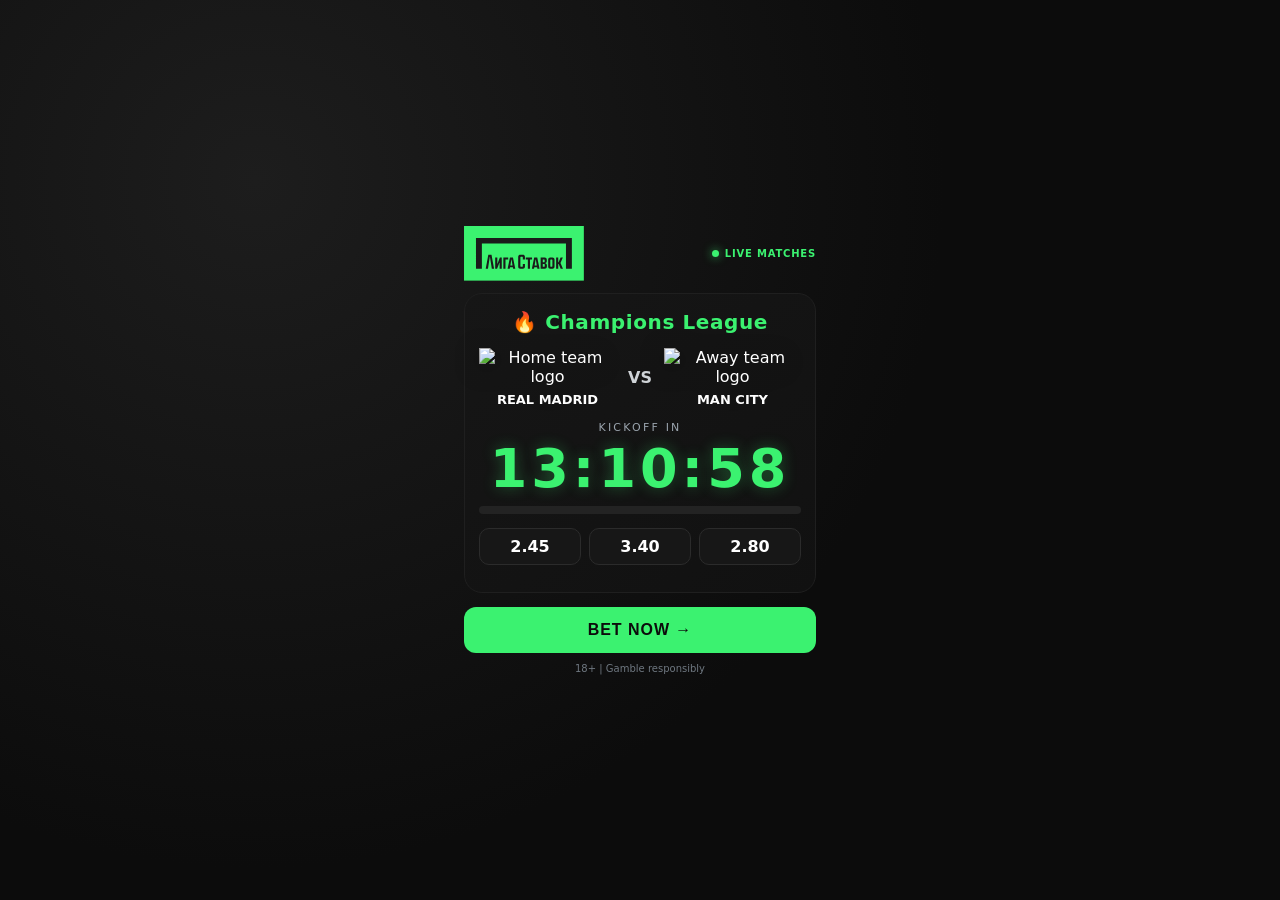
==== concept-b-countdown/index.html @ a331ead9 "Add Ligabet Concept B big match countdown creative" ====
<!DOCTYPE html>
<html lang="en">
<head>
  <meta charset="utf-8">
  <meta name="viewport" content="width=device-width,initial-scale=1,maximum-scale=1,user-scalable=no,viewport-fit=cover">
  <script src="mraid.js"></script>
  <link rel="stylesheet" href="./styles.css">
</head>
<body>
  <div class="bg"></div>

  <div class="container" id="heroContainer">
    <header class="header">
      <div class="brand-logo" aria-label="Ligabet logo">
        <svg xmlns="http://www.w3.org/2000/svg" viewBox="0 0 246 113" fill="none" class="ls-logo"><rect width="245.697" height="112.015" fill="#3BF270"/><path d="M120.833 59.002h-5.658c-2.257 0-4.092 1.84-4.092 4.096v20.28c0 2.375 1.721 4.096 4.092 4.096h5.658c2.256 0 4.092-1.835 4.092-4.096v-5.355h-4.378v4.521a.852.852 0 01-.9.9h-3.148a.852.852 0 01-.9-.9V63.838c0-.495.406-.9.9-.9h3.148c.495 0 .9.405.9.9v4.828h4.378v-5.572c0-2.26-1.836-4.096-4.092-4.096zM139.483 64.664h-12.837v4.006h4.228v18.812h4.378V68.67h4.231v-4.006zM68.734 77.487h-.429V64.668h-4.379v22.814h3.856l4.799-12.227h.43v12.227h4.378V64.668h-3.904l-4.751 12.82zM49.83 58.998l-5.347 28.48h4.636l3.663-23.849h.429l3.822 23.849h4.648l-5.306-28.48H49.83zM143.894 64.664l-4.771 22.814h4.403l.544-2.919h5.862l.54 2.919h4.419l-4.746-22.814h-6.247l-.004-.001zm.883 16.11l2.036-12.104h.413l2.011 12.104h-4.456l-.004-.001zM94.15 64.664l-4.771 22.814h4.403l.544-2.919h5.862l.54 2.919h4.419l-4.746-22.814H94.154l-.004-.001zm.883 16.11l2.036-12.104h.413l2.011 12.104h-4.456l-.004-.001zM90.585 64.664H80.663v22.818h4.383V68.67h5.539v-4.006zM181.497 64.664h-4.84c-2.257 0-4.093 1.84-4.093 4.096v14.626c0 2.256 1.836 4.096 4.093 4.096h4.84c2.257 0 4.092-1.836 4.092-4.096V68.76c0-2.261-1.835-4.096-4.092-4.096zm-.286 17.888a.852.852 0 01-.9.9h-2.473a.852.852 0 01-.9-.9V69.59c0-.495.406-.9.9-.9h2.473c.495 0 .9.409.9.916v12.946zM202.649 64.668h-4.722l-3.957 9.68h-.761v-9.68h-4.341v22.814h4.341v-9.345h.932l4.023 9.345h4.73l-5.073-11.442 4.828-11.372zM166.755 76.334v-.425h-.004c1.692-.351 2.968-1.86 2.968-3.663v-3.495c0-2.248-1.836-4.08-4.092-4.08h-8.5v22.815h8.704c2.257 0 4.096-1.836 4.096-4.096v-3.225c0-1.897-1.365-3.479-3.168-3.826l-.004-.005zm-5.249-7.652h2.935c.495 0 .9.405.9.9v3.875a.852.852 0 01-.9.9h-2.935v-5.675zm4.039 13.874a.852.852 0 01-.9.9h-3.139v-5.315h3.14c.494 0 .899.405.899.9v3.515zM24.529 24.529v62.953h12.113V36.02h172.413v51.462h12.113V24.529H24.529z" fill="#1A1A1A"/></svg>
      </div>
      <div class="live-pulse"><span class="live-dot"></span>LIVE MATCHES</div>
    </header>

    <main class="hero-card" id="heroCard">
      <div class="match-title" id="matchTitle">Loading match...</div>

      <div class="teams">
        <div class="team">
          <img id="homeLogo" class="team-logo" alt="Home team logo">
          <div class="team-name" id="homeName">HOME</div>
        </div>
        <div class="vs">VS</div>
        <div class="team">
          <img id="awayLogo" class="team-logo" alt="Away team logo">
          <div class="team-name" id="awayName">AWAY</div>
        </div>
      </div>

      <div class="kickoff-label" id="kickoffLabel">KICKOFF IN</div>
      <div class="hero-countdown" id="heroCountdown">--:--:--</div>
      <div class="progress-track"><div class="progress-bar" id="progressBar"></div></div>

      <div class="odds-row" id="oddsRow">
        <span class="odd" id="oddHome">--</span>
        <span class="odd" id="oddDraw">--</span>
        <span class="odd" id="oddAway">--</span>
      </div>
    </main>

    <button class="cta" id="cta">BET NOW →</button>

    <div class="disclaimer">18+ | Gamble responsibly</div>
  </div>

  <script src="./main.js"></script>
</body>
</html>
---- concept-b-countdown/styles.css ----
:root {
  --ligabet-green: #3BF270;
  --ligabet-dark: #0C0C0C;
  --text: #ffffff;
  --muted: #9aa4ad;
}

* { box-sizing: border-box; }

body {
  margin: 0;
  background: var(--ligabet-dark);
  font-family: Inter, system-ui, -apple-system, Segoe UI, Roboto, sans-serif;
  color: var(--text);
  min-height: 100vh;
  display: flex;
  justify-content: center;
  align-items: center;
}

.bg {
  position: fixed;
  inset: 0;
  background: radial-gradient(circle at 20% 20%, #1d1d1d 0%, var(--ligabet-dark) 55%);
  z-index: -2;
}

.container {
  width: min(380px, 96vw);
  padding: 14px;
}

.header {
  display: flex;
  align-items: center;
  justify-content: space-between;
  margin-bottom: 12px;
}

.ls-logo { width: 120px; height: auto; display: block; }

.live-pulse {
  display: inline-flex;
  align-items: center;
  gap: 6px;
  font-size: 10px;
  font-weight: 700;
  letter-spacing: 0.08em;
  color: var(--ligabet-green);
}

.live-dot {
  width: 7px;
  height: 7px;
  border-radius: 50%;
  background: var(--ligabet-green);
  box-shadow: 0 0 10px rgba(59, 242, 112, 0.75);
  animation: blip 1.2s ease-in-out infinite;
}

.hero-card {
  min-height: 300px;
  background: linear-gradient(145deg, #161616, #111111);
  border: 1px solid #1f1f1f;
  border-radius: 18px;
  padding: 16px 14px;
  text-align: center;
  transition: box-shadow 0.25s ease;
  animation: pressurePulse 2.2s ease-in-out infinite;
}

.match-title {
  font-size: 20px;
  font-weight: 800;
  letter-spacing: 0.03em;
  color: var(--ligabet-green);
  margin-bottom: 14px;
}

.teams {
  display: grid;
  grid-template-columns: 1fr auto 1fr;
  align-items: center;
  gap: 12px;
}

.team-logo {
  width: 80px;
  height: 80px;
  object-fit: contain;
  filter: drop-shadow(0 4px 12px rgba(0, 0, 0, 0.35));
}

.team-name {
  margin-top: 6px;
  font-size: 13px;
  font-weight: 700;
}

.vs { font-weight: 800; color: #d0d4d8; }

.kickoff-label {
  margin-top: 14px;
  font-size: 11px;
  letter-spacing: 0.2em;
  color: var(--muted);
}

.hero-countdown {
  font-size: 54px;
  line-height: 1;
  font-weight: 900;
  letter-spacing: 4px;
  margin: 8px 0 10px;
  color: var(--ligabet-green);
  text-shadow: 0 0 15px rgba(59, 242, 112, 0.3);
}

.progress-track {
  width: 100%;
  height: 8px;
  border-radius: 99px;
  background: #232323;
  overflow: hidden;
}

.progress-bar {
  height: 100%;
  width: 0%;
  background: linear-gradient(90deg, #80ffab, var(--ligabet-green));
  transition: width 1s linear;
}

.odds-row {
  margin-top: 14px;
  display: grid;
  grid-template-columns: repeat(3, 1fr);
  gap: 8px;
}

.odd {
  padding: 8px 6px;
  border-radius: 10px;
  border: 1px solid #2b2b2b;
  font-weight: 700;
  background: #171717;
}

.cta {
  margin-top: 14px;
  width: 100%;
  border: none;
  border-radius: 12px;
  padding: 14px;
  font-size: 16px;
  font-weight: 800;
  letter-spacing: 0.06em;
  color: var(--ligabet-dark);
  background: var(--ligabet-green);
  cursor: pointer;
}

.disclaimer {
  margin-top: 10px;
  text-align: center;
  font-size: 10px;
  color: #6f7881;
}

.urgent-1h { animation-duration: 2s; }
.urgent-10m { animation-duration: 1s; }
.urgent-1m { animation-duration: 0.5s; }

@keyframes pressurePulse {
  0%, 100% { box-shadow: 0 0 0 rgba(59, 242, 112, 0.05); }
  50% { box-shadow: 0 0 28px rgba(59, 242, 112, 0.2); }
}

@keyframes blip {
  0%, 100% { transform: scale(1); opacity: 1; }
  50% { transform: scale(0.55); opacity: 0.65; }
}
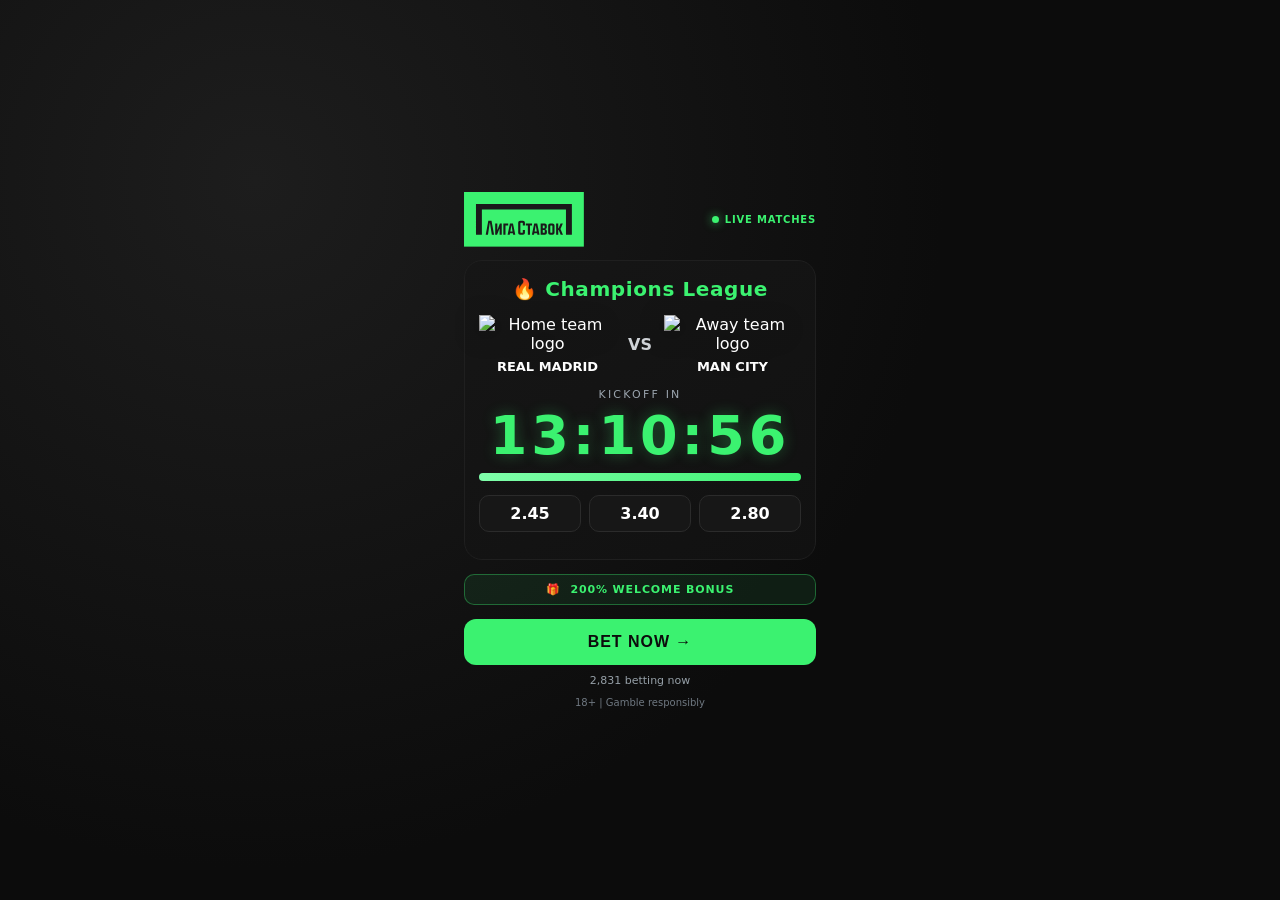
==== commit f544cdf0: "Refine Concept B urgency bar, promo strip, and social proof" ====
--- a/concept-b-countdown/index.html
+++ b/concept-b-countdown/index.html
@@ -43,7 +43,14 @@
       </div>
     </main>
 
+    <div class="promo-strip" id="promoStrip">
+      <span class="promo-icon">🎁</span>
+      <span class="promo-text">200% WELCOME BONUS</span>
+    </div>
+
     <button class="cta" id="cta">BET NOW →</button>
+
+    <div class="social-proof"><span id="userCount">2,847</span> betting now</div>
 
     <div class="disclaimer">18+ | Gamble responsibly</div>
   </div>
--- a/concept-b-countdown/styles.css
+++ b/concept-b-countdown/styles.css
@@ -144,6 +144,29 @@
   border: 1px solid #2b2b2b;
   font-weight: 700;
   background: #171717;
+}
+
+
+.promo-strip {
+  margin-top: 14px;
+  border: 1px solid rgba(59, 242, 112, 0.35);
+  border-radius: 10px;
+  background: rgba(59, 242, 112, 0.08);
+  color: var(--ligabet-green);
+  font-size: 11px;
+  font-weight: 700;
+  letter-spacing: 0.08em;
+  text-align: center;
+  padding: 8px 10px;
+}
+
+.promo-icon { margin-right: 5px; }
+
+.social-proof {
+  margin-top: 9px;
+  text-align: center;
+  font-size: 11px;
+  color: #96a0a8;
 }
 
 .cta {
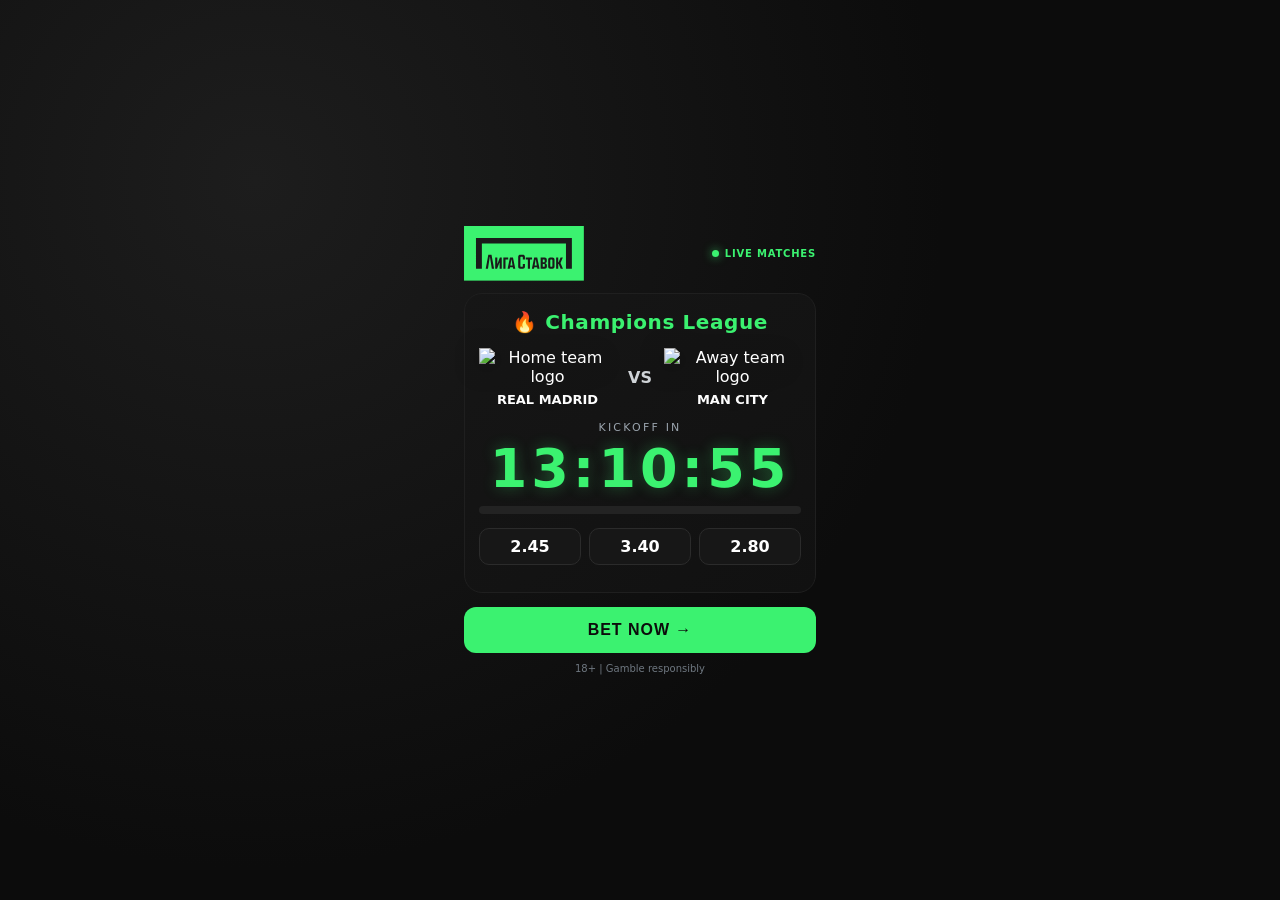
==== commit e7433f36: "Merge branch 'main' into codex/build-concept-b-for-ligabet-sg9k3g" ====
--- a/concept-b-countdown/index.html
+++ b/concept-b-countdown/index.html
@@ -43,14 +43,7 @@
       </div>
     </main>
 
-    <div class="promo-strip" id="promoStrip">
-      <span class="promo-icon">🎁</span>
-      <span class="promo-text">200% WELCOME BONUS</span>
-    </div>
-
     <button class="cta" id="cta">BET NOW →</button>
-
-    <div class="social-proof"><span id="userCount">2,847</span> betting now</div>
 
     <div class="disclaimer">18+ | Gamble responsibly</div>
   </div>
--- a/concept-b-countdown/styles.css
+++ b/concept-b-countdown/styles.css
@@ -146,29 +146,6 @@
   background: #171717;
 }
 
-
-.promo-strip {
-  margin-top: 14px;
-  border: 1px solid rgba(59, 242, 112, 0.35);
-  border-radius: 10px;
-  background: rgba(59, 242, 112, 0.08);
-  color: var(--ligabet-green);
-  font-size: 11px;
-  font-weight: 700;
-  letter-spacing: 0.08em;
-  text-align: center;
-  padding: 8px 10px;
-}
-
-.promo-icon { margin-right: 5px; }
-
-.social-proof {
-  margin-top: 9px;
-  text-align: center;
-  font-size: 11px;
-  color: #96a0a8;
-}
-
 .cta {
   margin-top: 14px;
   width: 100%;
